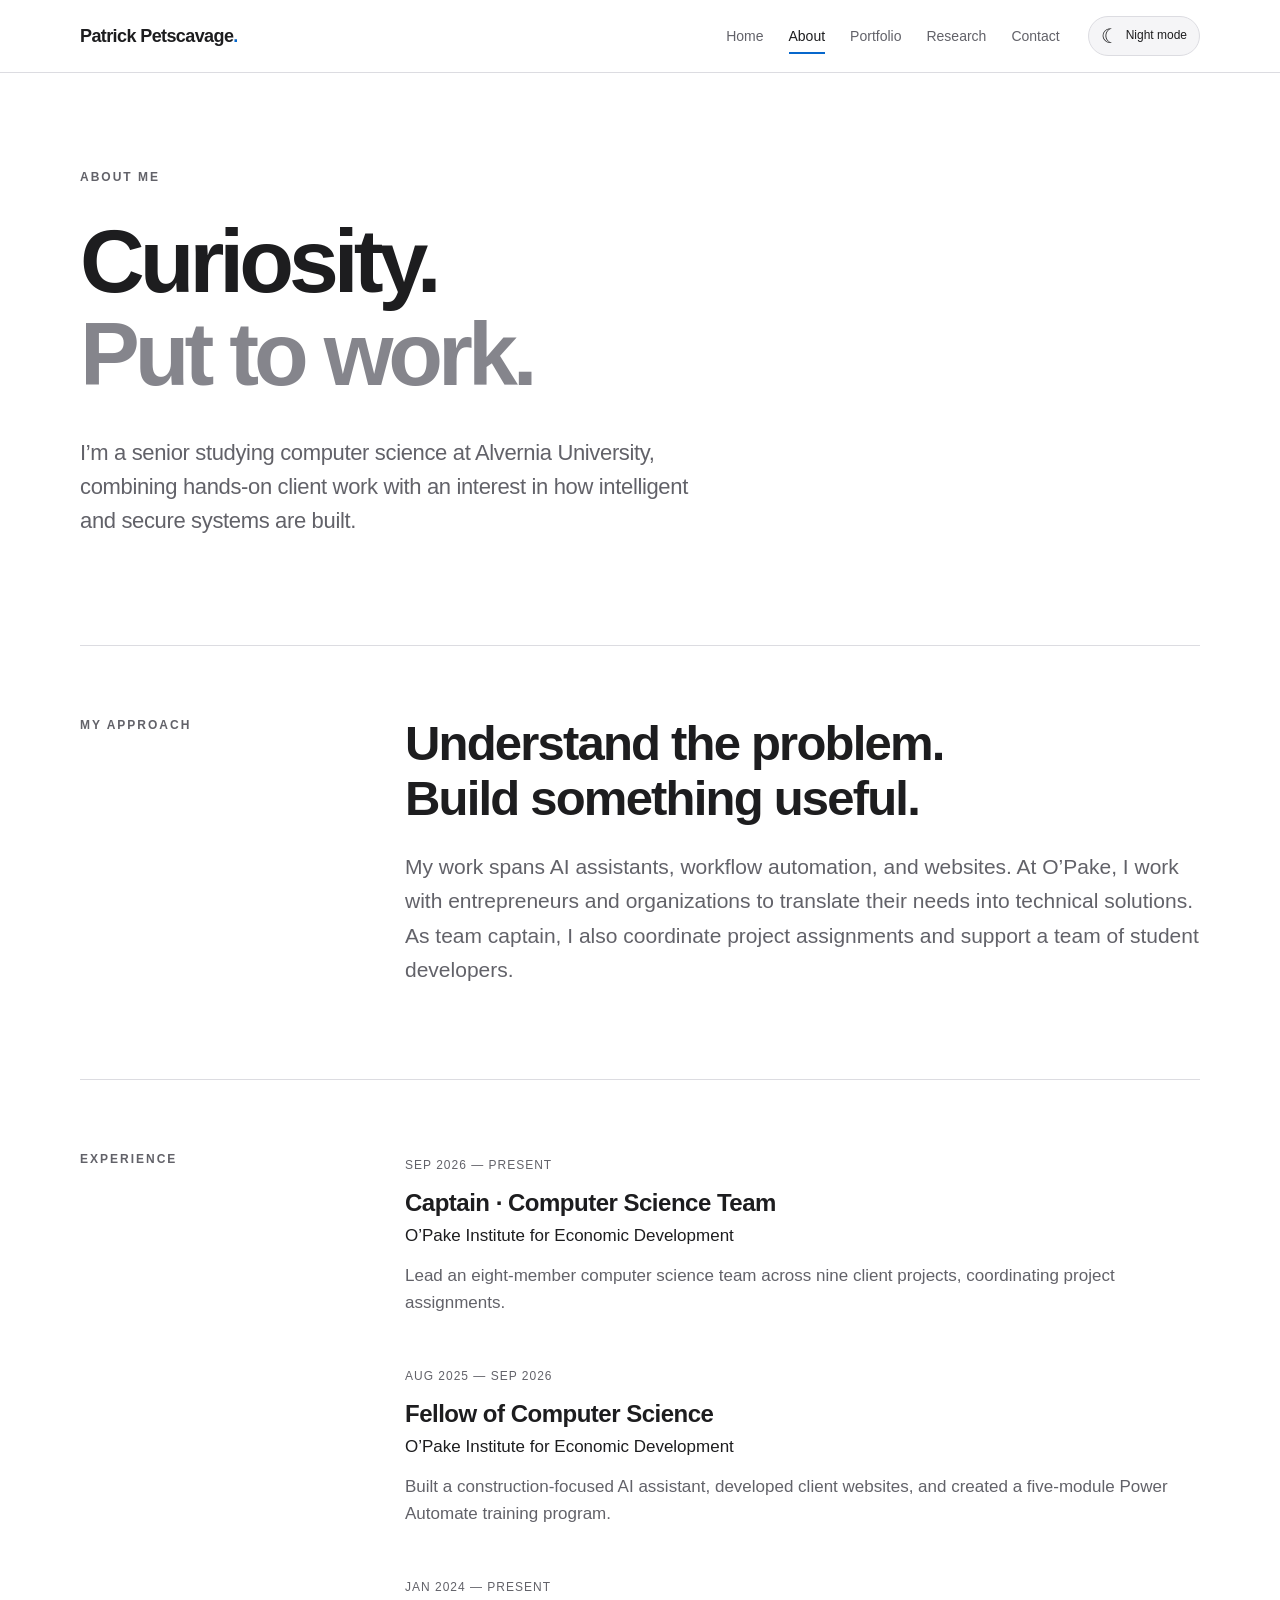
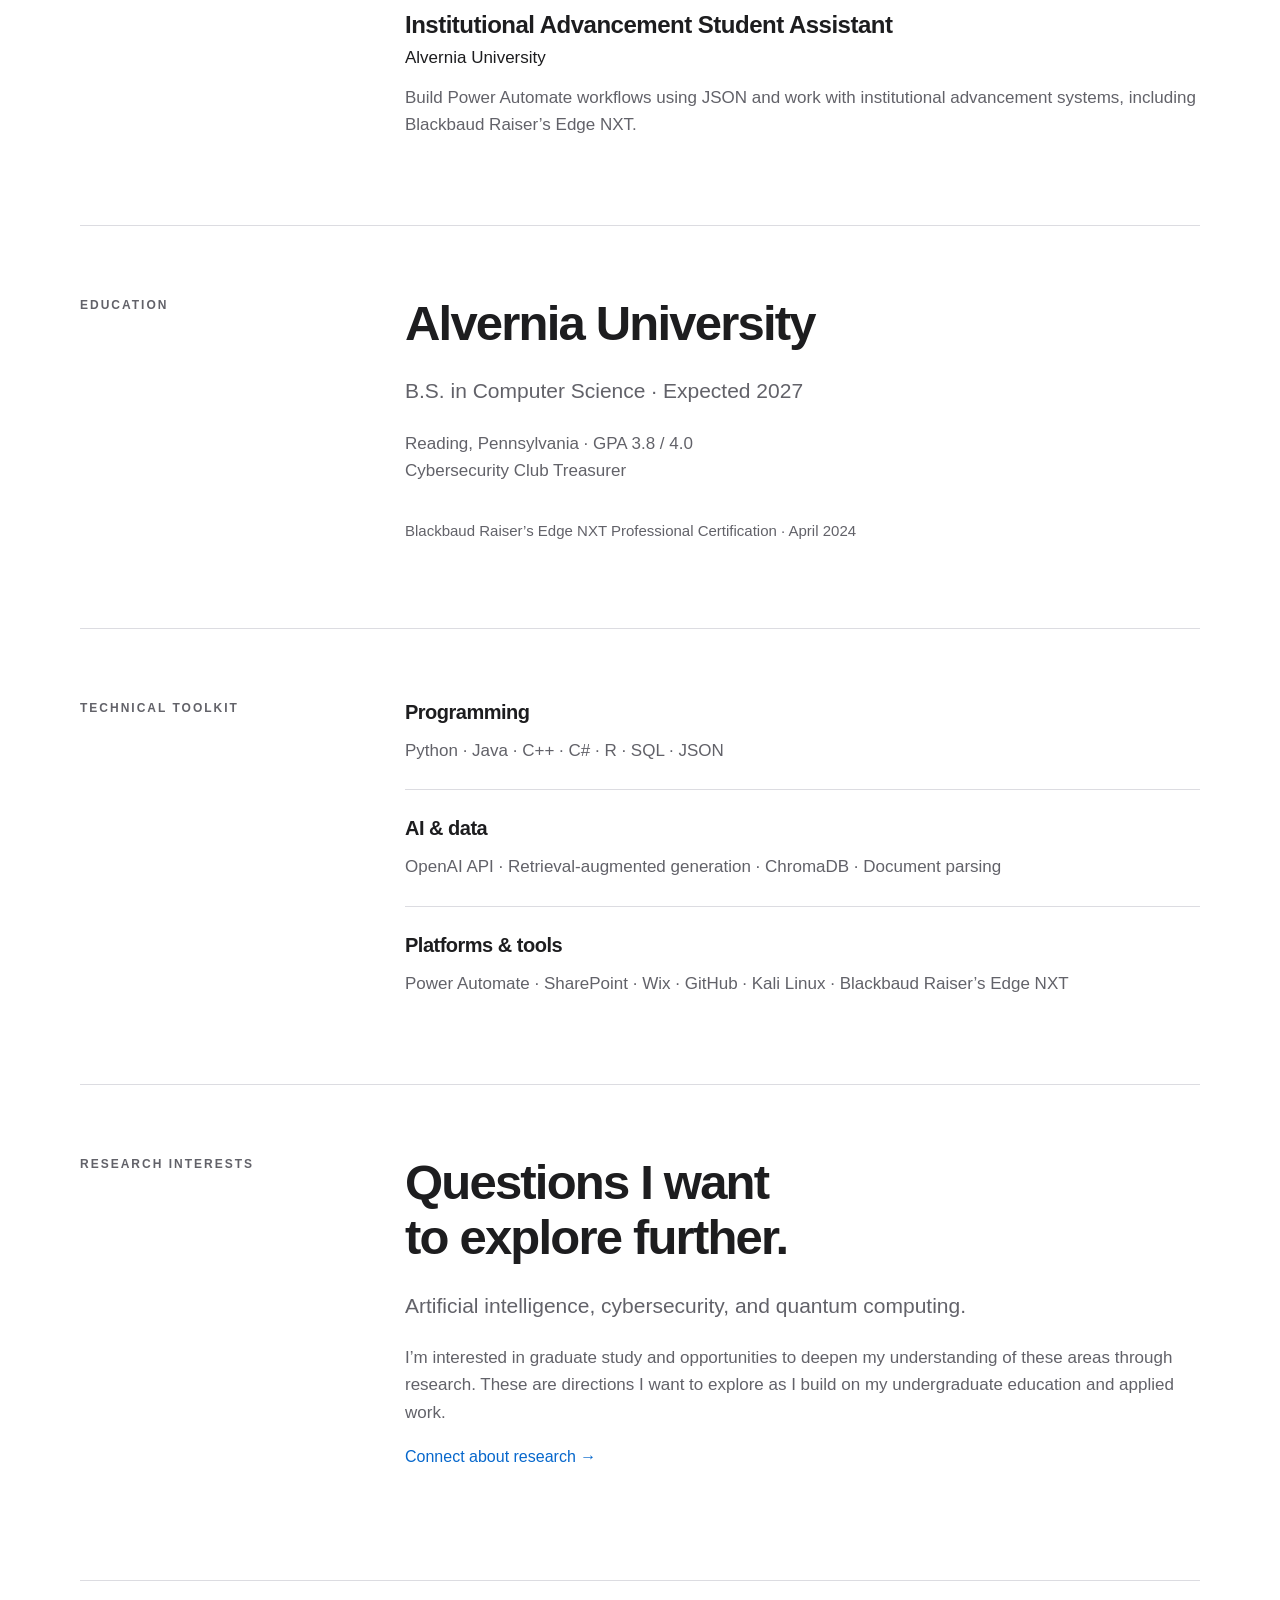
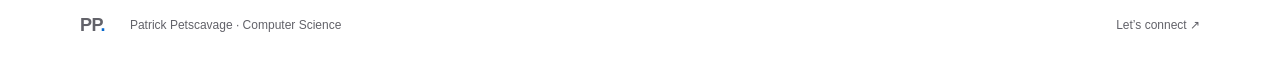
==== about.html @ 2e225519 "Add files via upload Add portfolio files" ====
<!doctype html><html lang="en"><head><meta charset="utf-8"><meta name="viewport" content="width=device-width,initial-scale=1"><meta name="description" content="Patrick Petscavage — computer science student and team captain building AI tools, workflow automations, and websites."><title>About · Patrick Petscavage</title><link rel="icon" href="favicon.svg" type="image/svg+xml"><script src="theme.js"></script><link rel="stylesheet" href="styles.css"><script defer src="script.js"></script></head><body><canvas id="matrix" aria-hidden="true"></canvas><a class="skip" href="#main">Skip to content</a><header><nav class="nav wrap" aria-label="Main navigation"><a class="brand" href="index.html">Patrick Petscavage<span class="brand-dot">.</span></a><button class="menu" aria-expanded="false" aria-controls="navlinks">Menu <span>+</span></button><div id="navlinks"><a href="index.html" >Home</a><a href="about.html" aria-current="page">About</a><a href="portfolio.html" >Portfolio</a><a href="research.html">Research</a><a href="contact.html" >Contact</a></div><button class="theme-toggle" type="button" aria-label="Night mode" aria-pressed="false"><span aria-hidden="true">☾</span><span class="theme-label">Night mode</span></button></nav></header><main id="main"><section class="page-hero wrap"><p class="eyebrow">ABOUT ME</p><h1>Curiosity.<br><span class="soft">Put to work.</span></h1><p class="intro">I’m a senior studying computer science at Alvernia University, combining hands-on client work with an interest in how intelligent and secure systems are built.</p></section><section class="wrap split reveal"><p class="eyebrow">MY APPROACH</p><div><h2>Understand the problem.<br>Build something useful.</h2><p class="body-large">My work spans AI assistants, workflow automation, and websites. At O’Pake, I work with entrepreneurs and organizations to translate their needs into technical solutions. As team captain, I also coordinate project assignments and support a team of student developers.</p></div></section><section id="experience" class="wrap split reveal"><p class="eyebrow">EXPERIENCE</p><div class="timeline"><article><span class="date">SEP 2026 — PRESENT</span><h3>Captain · Computer Science Team</h3><p class="org">O’Pake Institute for Economic Development</p><p>Lead an eight-member computer science team across nine client projects, coordinating project assignments.</p></article><article><span class="date">AUG 2025 — SEP 2026</span><h3>Fellow of Computer Science</h3><p class="org">O’Pake Institute for Economic Development</p><p>Built a construction-focused AI assistant, developed client websites, and created a five-module Power Automate training program.</p></article><article><span class="date">JAN 2024 — PRESENT</span><h3>Institutional Advancement Student Assistant</h3><p class="org">Alvernia University</p><p>Build Power Automate workflows using JSON and work with institutional advancement systems, including Blackbaud Raiser’s Edge NXT.</p></article></div></section><section class="wrap split reveal"><p class="eyebrow">EDUCATION</p><div><h2>Alvernia University</h2><p class="body-large">B.S. in Computer Science · Expected 2027</p><p>Reading, Pennsylvania · GPA 3.8 / 4.0<br>Cybersecurity Club Treasurer</p><p class="credential">Blackbaud Raiser’s Edge NXT Professional Certification · April 2024</p></div></section><section class="wrap split reveal"><p class="eyebrow">TECHNICAL TOOLKIT</p><div class="skill-list"><div><h3>Programming</h3><p>Python · Java · C++ · C# · R · SQL · JSON</p></div><div><h3>AI & data</h3><p>OpenAI API · Retrieval-augmented generation · ChromaDB · Document parsing</p></div><div><h3>Platforms & tools</h3><p>Power Automate · SharePoint · Wix · GitHub · Kali Linux · Blackbaud Raiser’s Edge NXT</p></div></div></section><section class="wrap split reveal"><p class="eyebrow">RESEARCH INTERESTS</p><div><h2>Questions I want<br>to explore further.</h2><p class="body-large">Artificial intelligence, cybersecurity, and quantum computing.</p><p>I’m interested in graduate study and opportunities to deepen my understanding of these areas through research. These are directions I want to explore as I build on my undergraduate education and applied work.</p><a class="text-link" href="contact.html">Connect about research →</a></div></section></main><footer class="wrap"><a class="brand" href="index.html">PP<span class="brand-dot">.</span></a><span>Patrick Petscavage · Computer Science</span><a href="contact.html">Let’s connect ↗</a></footer></body></html>
---- styles.css ----
:root{--ink:#1d1d1f;--muted:#626269;--blue:#0667cc;--line:#dcdce1;--soft:#f5f5f7}*{box-sizing:border-box}html{scroll-behavior:smooth;scroll-padding-top:100px}body{margin:0;background:#fff;color:var(--ink);font-family:-apple-system,BlinkMacSystemFont,"Helvetica Neue",Arial,sans-serif;-webkit-font-smoothing:antialiased;font-size:17px;line-height:1.6}a{color:inherit;text-decoration:none}a,button{touch-action:manipulation}button{font:inherit}a:focus-visible,button:focus-visible{outline:3px solid var(--blue);outline-offset:6px;border-radius:4px}::selection{background:#cce2ff}.wrap{width:min(1120px,calc(100% - 80px));margin:auto}#matrix{position:fixed;inset:0;width:100%;height:100%;pointer-events:none;z-index:0}header,main,footer{position:relative;z-index:1}header{position:sticky;top:0;z-index:10;background:rgba(255,255,255,.82);backdrop-filter:blur(22px);border-bottom:1px solid rgba(0,0,0,.07)}.nav{height:80px;display:flex;align-items:center;justify-content:space-between;transition:height .3s}.scrolled .nav{height:64px}.brand{font-size:18px;font-weight:650;letter-spacing:-.6px}.brand-dot{color:var(--blue)}#navlinks{display:flex;gap:35px;align-items:center}#navlinks a{font-size:14px;color:var(--muted);position:relative;padding:12px 0}#navlinks a:hover,#navlinks a[aria-current]{color:var(--ink)}#navlinks a[aria-current]:after{content:'';position:absolute;height:2px;background:var(--blue);bottom:5px;left:0;right:0}.menu{display:none}.skip{position:fixed;top:-100px;left:20px;z-index:30;background:white;padding:10px}.skip:focus{top:10px}.hero{padding-top:104px}.eyebrow{font-size:12px;letter-spacing:2px;font-weight:650;margin:0 0 28px;color:var(--muted)}h1,h2,h3,p{margin-top:0}h1{font-size:clamp(56px,7.7vw,100px);line-height:1.04;letter-spacing:-5px;font-weight:650;margin-bottom:34px}.soft{color:#85858c}.intro{max-width:645px;font-size:22px;line-height:1.55;letter-spacing:-.35px;color:#626269;margin-bottom:32px}.actions{display:flex;align-items:center;gap:30px}.button{background:var(--blue);color:#fff;display:inline-flex;align-items:center;gap:25px;padding:13px 24px;border-radius:30px;font-size:16px;transition:background .2s,transform .2s}.button:hover{background:#0055ac;transform:translateY(-2px)}.text-link{color:var(--blue);font-size:16px}.text-link:hover{text-decoration:underline;text-underline-offset:5px}.hero-base{display:flex;justify-content:space-between;border-bottom:1px solid var(--line);padding:72px 0 30px;margin-top:10px;color:var(--muted);font-size:14px}.hero-base span:last-child{font-size:11px;letter-spacing:1.8px}.leadership{display:grid;grid-template-columns:1fr 2fr 1fr;gap:45px;padding:90px 0}.leadership .eyebrow{padding-top:10px}h2{font-size:clamp(32px,4vw,49px);font-weight:600;line-height:1.13;letter-spacing:-1.8px;margin-bottom:23px}p{color:var(--muted)}.numbers{display:flex;gap:35px;padding-top:5px}.numbers strong{font-size:64px;line-height:1.1;font-weight:500;display:block;letter-spacing:-3px}.numbers span{display:block;font-size:12px;white-space:nowrap;color:var(--muted);margin-top:10px}.work-section{padding:55px 0}.section-heading{display:flex;justify-content:space-between;align-items:end;margin-bottom:40px}.section-heading h2{margin:0}.feature{border-radius:22px;background:rgba(245,245,247,.88);display:grid;grid-template-columns:1fr 1fr;gap:40px;padding:65px 55px;transition:box-shadow .3s}.feature:hover{box-shadow:0 12px 40px #00000008}.tag,.diagram-label{font-size:11px;letter-spacing:1.6px;color:var(--muted)}.feature h3{font-size:38px;line-height:1.1;letter-spacing:-1.3px;margin:20px 0}.feature p{max-width:360px}.diagram{padding:28px;background:#fff;border:1px solid #e6e6eb;border-radius:16px;box-shadow:0 18px 35px #00000007}.diagram-label{display:block;margin-bottom:22px}.diagram-row{font-family:monospace;color:#7b7b84;font-size:13px;display:flex;flex-wrap:wrap;gap:12px}.diagram-row b{color:var(--ink);font-family:-apple-system,BlinkMacSystemFont,sans-serif;font-size:17px;font-weight:500}.diagram-row span{margin-left:29px;width:100%;font-size:11px}.connector{margin:6px 0 6px 32px;color:#b0b0b7}.work-links{display:grid;grid-template-columns:1fr 1fr;gap:60px;margin-top:55px}.work-links a{border-top:1px solid var(--line);padding:25px 0}.work-links span{font-size:11px;letter-spacing:1.5px;color:var(--muted)}.work-links h3{font-size:32px;letter-spacing:-1px;line-height:1.2;margin:24px 0 15px}.work-links b{font-size:15px;color:var(--blue);font-weight:400}.closing{padding:95px 0 110px}.closing h2{font-size:clamp(42px,5vw,65px);margin-bottom:30px}footer{border-top:1px solid var(--line);padding:30px 0;display:flex;align-items:center;gap:25px;font-size:12px;color:var(--muted)}footer>a:last-child{margin-left:auto}.page-hero{padding:100px 0 75px;border-bottom:1px solid var(--line)}.page-hero h1{font-size:clamp(56px,7vw,90px)}.split{padding:70px 0;border-bottom:1px solid var(--line);display:grid;grid-template-columns:1fr 3fr;gap:60px}.split:last-child{border:0;padding-bottom:110px}.body-large{font-size:21px;line-height:1.65}.timeline article+article{margin-top:45px}.date{font-size:12px;letter-spacing:1px;color:var(--muted)}h3{font-size:24px;line-height:1.3;letter-spacing:-.5px;margin-bottom:12px}.timeline h3{margin:10px 0 4px}.org{color:var(--ink);margin-bottom:12px}.credential{font-size:15px;padding-top:18px}.skill-list>div+div{border-top:1px solid var(--line);padding-top:25px;margin-top:25px}.skill-list h3{font-size:20px}.jump-links{display:flex;gap:28px;margin-top:40px;font-size:14px;color:var(--blue);flex-wrap:wrap}.case{padding:75px 0;border-bottom:1px solid var(--line)}.case-top{display:flex;align-items:center;justify-content:space-between;gap:20px;margin-bottom:30px}.case-top .eyebrow{margin:0}.status{font-size:12px;border:1px solid var(--line);padding:6px 12px;border-radius:20px;color:var(--muted)}.case h2{font-size:clamp(36px,5vw,60px)}.case-lead{font-size:23px;margin-bottom:40px}.case-grid{display:grid;grid-template-columns:1.6fr 1fr;gap:100px}.case-grid h3{font-size:19px;margin-top:28px}.case-grid h3:first-child{margin-top:0}.tech-panel{background:rgba(245,245,247,.9);border-radius:18px;padding:30px;align-self:start}.tech-panel ul{list-style:none;margin:0;padding:0}.tech-panel li{padding:12px 0;border-bottom:1px solid var(--line);font-size:16px}.tech-panel li:last-child{border:0}.small{font-size:14px;margin-top:25px}.contact-hero{min-height:calc(100vh - 160px);border:0}.contact-hero h1{font-size:clamp(50px,6.7vw,84px)}.contact-links{max-width:840px;margin:55px 0 35px}.contact-links>a{display:flex;align-items:center;justify-content:space-between;border-top:1px solid var(--line);padding:25px 0;gap:20px}.contact-links>a:last-child{border-bottom:1px solid var(--line)}.contact-links small{display:block;font-size:11px;letter-spacing:1.6px;color:var(--muted);margin-bottom:7px}.contact-links strong{font-size:clamp(19px,3vw,31px);font-weight:500;letter-spacing:-.5px;overflow-wrap:anywhere}.contact-links b{font-size:28px;color:var(--blue);font-weight:400}.contact-links a:hover strong{color:var(--blue)}.contact-note{display:flex;gap:30px;font-size:13px;color:var(--muted)}.js-motion .reveal{opacity:0;transform:translateY(20px);transition:opacity .7s,transform .7s}.js-motion .reveal.visible{opacity:1;transform:none}@media(min-width:1500px){.hero{padding-top:135px}.hero-base{padding-top:100px}}@media(max-width:900px){.wrap{width:calc(100% - 48px)}h1{letter-spacing:-3px}.leadership{grid-template-columns:1fr 2fr}.numbers{grid-column:2}.feature{padding:35px;gap:25px}.feature h3{font-size:30px}.case-grid{gap:40px}.split{gap:30px}.contact-hero h1{letter-spacing:-3px}}@media(max-width:600px){.wrap{width:calc(100% - 40px)}.nav{height:68px}.brand{font-size:16px}.menu{display:flex;gap:12px;border:0;background:none;padding:12px 0;font-size:14px}#navlinks{display:none;position:absolute;top:100%;left:0;right:0;background:#fff;padding:20px;box-shadow:0 16px 20px #0000000a;flex-direction:column;align-items:stretch;gap:8px}#navlinks.open{display:flex}.hero,.page-hero{padding-top:65px}.hero h1{font-size:55px;letter-spacing:-2.8px}.intro{font-size:19px}.eyebrow{font-size:10px;letter-spacing:1.6px}.actions{gap:22px}.button,.text-link{font-size:14px}.hero-base{padding-top:58px;gap:20px;font-size:12px}.hero-base span:last-child{display:none}.leadership{display:block;padding:55px 0}.numbers{margin-top:35px;gap:60px}.numbers strong{font-size:55px}.section-heading{display:block}.section-heading>.text-link{display:inline-block;margin-top:20px}.feature{grid-template-columns:1fr;padding:28px;gap:30px}.diagram{padding:23px}.work-links{grid-template-columns:1fr;gap:20px;margin-top:35px}.closing{padding:65px 0 80px}footer{flex-wrap:wrap;gap:14px}footer span{font-size:11px}footer>a:last-child{margin-left:0;width:100%}.split{display:block;padding:50px 0}.split>.eyebrow{margin-bottom:25px}.body-large{font-size:19px}.page-hero{padding-bottom:50px}.page-hero h1{font-size:54px;letter-spacing:-2.7px}.case-top{align-items:start;flex-direction:column;gap:12px}.case{padding:50px 0}.case-grid{grid-template-columns:1fr;gap:25px}.case-lead{font-size:20px}.contact-hero h1{font-size:49px}.contact-note{flex-direction:column;gap:4px}.contact-links{margin-top:40px}.jump-links{gap:18px}.work-section{padding-top:20px}}@media(prefers-reduced-motion:reduce){html{scroll-behavior:auto}*,*:before,*:after{transition:none!important;animation:none!important}.js-motion .reveal{opacity:1;transform:none}#matrix{display:none}}
/* Appearance and refined editorial layout */
:root{color-scheme:light;--page:#fff;--panel:#f5f5f7;--glass:rgba(255,255,255,.84);--secondary:#85858c}html[data-theme=dark]{color-scheme:dark;--page:#09090b;--ink:#f5f5f7;--muted:#aaaab3;--blue:#66afff;--line:#343438;--soft:#161618;--panel:#19191d;--glass:rgba(16,16,18,.86);--secondary:#96969f}body{background:var(--page);transition:background-color .25s,color .25s}header{background:var(--glass);border-color:var(--line)}.nav{gap:28px;height:72px}#navlinks{margin-left:auto;gap:25px}.theme-toggle{display:inline-flex;align-items:center;justify-content:center;gap:7px;min-height:40px;padding:8px 12px;border:1px solid var(--line);border-radius:24px;background:var(--panel);color:var(--ink);cursor:pointer;font-size:12px;white-space:nowrap}.theme-toggle:hover{border-color:var(--muted)}.theme-toggle>[aria-hidden]{font-size:20px;line-height:1}.hero{text-align:center;padding-top:112px}.hero h1{font-size:clamp(50px,6.3vw,82px);letter-spacing:-3.9px;line-height:1.08}.hero .intro{margin-left:auto;margin-right:auto;max-width:700px}.hero .actions{justify-content:center}.soft{color:var(--secondary)}.intro{color:var(--muted)}.hero-base{text-align:left;padding-top:82px}.feature,.tech-panel{background:var(--panel)}.feature{border-radius:30px;padding:65px}.diagram{background:var(--page);border-color:var(--line)}.diagram-row{color:var(--muted)}.diagram-row b{color:var(--ink)}.research-feature{text-align:center;background:var(--panel);border-radius:30px;padding:85px 35px;margin-top:45px}.research-feature h2{font-size:clamp(38px,4.8vw,60px)}.research-feature p:not(.eyebrow){max-width:550px;margin-left:auto;margin-right:auto;font-size:20px}.research-hero{text-align:center}.research-hero h1{font-size:clamp(48px,6.5vw,78px);letter-spacing:-3.5px}.research-hero .intro{margin-left:auto;margin-right:auto}.research-hero .jump-links{justify-content:center}.button{background:#0667cc;color:#fff}.button:hover{background:#0055ac}.skip{background:var(--page);color:var(--ink)}.eyebrow,.tag,.diagram-label,.hero-base span:last-child,.work-links span,.diagram-row span,.contact-links small{font-size:12px}.diagram-row span{line-height:1.6}html[data-theme=dark] .feature:hover{box-shadow:0 14px 48px #0005}html[data-theme=dark] .diagram{box-shadow:0 18px 35px #0003}.closing{text-align:center}.page-hero{padding-top:95px}.work-section{padding-top:65px}
@media(max-width:1000px){.nav{gap:18px}#navlinks{gap:18px}.theme-label{display:none}.theme-toggle{min-width:40px}.hero h1{letter-spacing:-2.8px}}@media(max-width:700px){.wrap{width:calc(100% - 40px)}.nav{gap:15px}.menu{display:flex;gap:10px;border:0;background:none;color:var(--ink);padding:12px 0;font-size:14px;margin-left:auto}#navlinks{display:none;position:absolute;top:100%;left:0;right:0;background:var(--page);padding:20px;box-shadow:0 16px 20px #0001;flex-direction:column;align-items:stretch;gap:8px}#navlinks.open{display:flex}.theme-toggle{order:3}.hero{padding-top:70px}.hero h1{font-size:clamp(43px,8vw,58px);letter-spacing:-2px}.hero .intro{font-size:19px}.hero-base{padding-top:60px}.feature{padding:30px;grid-template-columns:1fr}.research-feature{padding:60px 25px}.research-hero h1{letter-spacing:-2px}.contact-hero h1{overflow-wrap:normal}.eyebrow{font-size:12px;letter-spacing:1px}.hero .actions{flex-wrap:wrap}.research-feature p:not(.eyebrow){font-size:18px}}@media(prefers-reduced-motion:reduce){body{transition:none}}
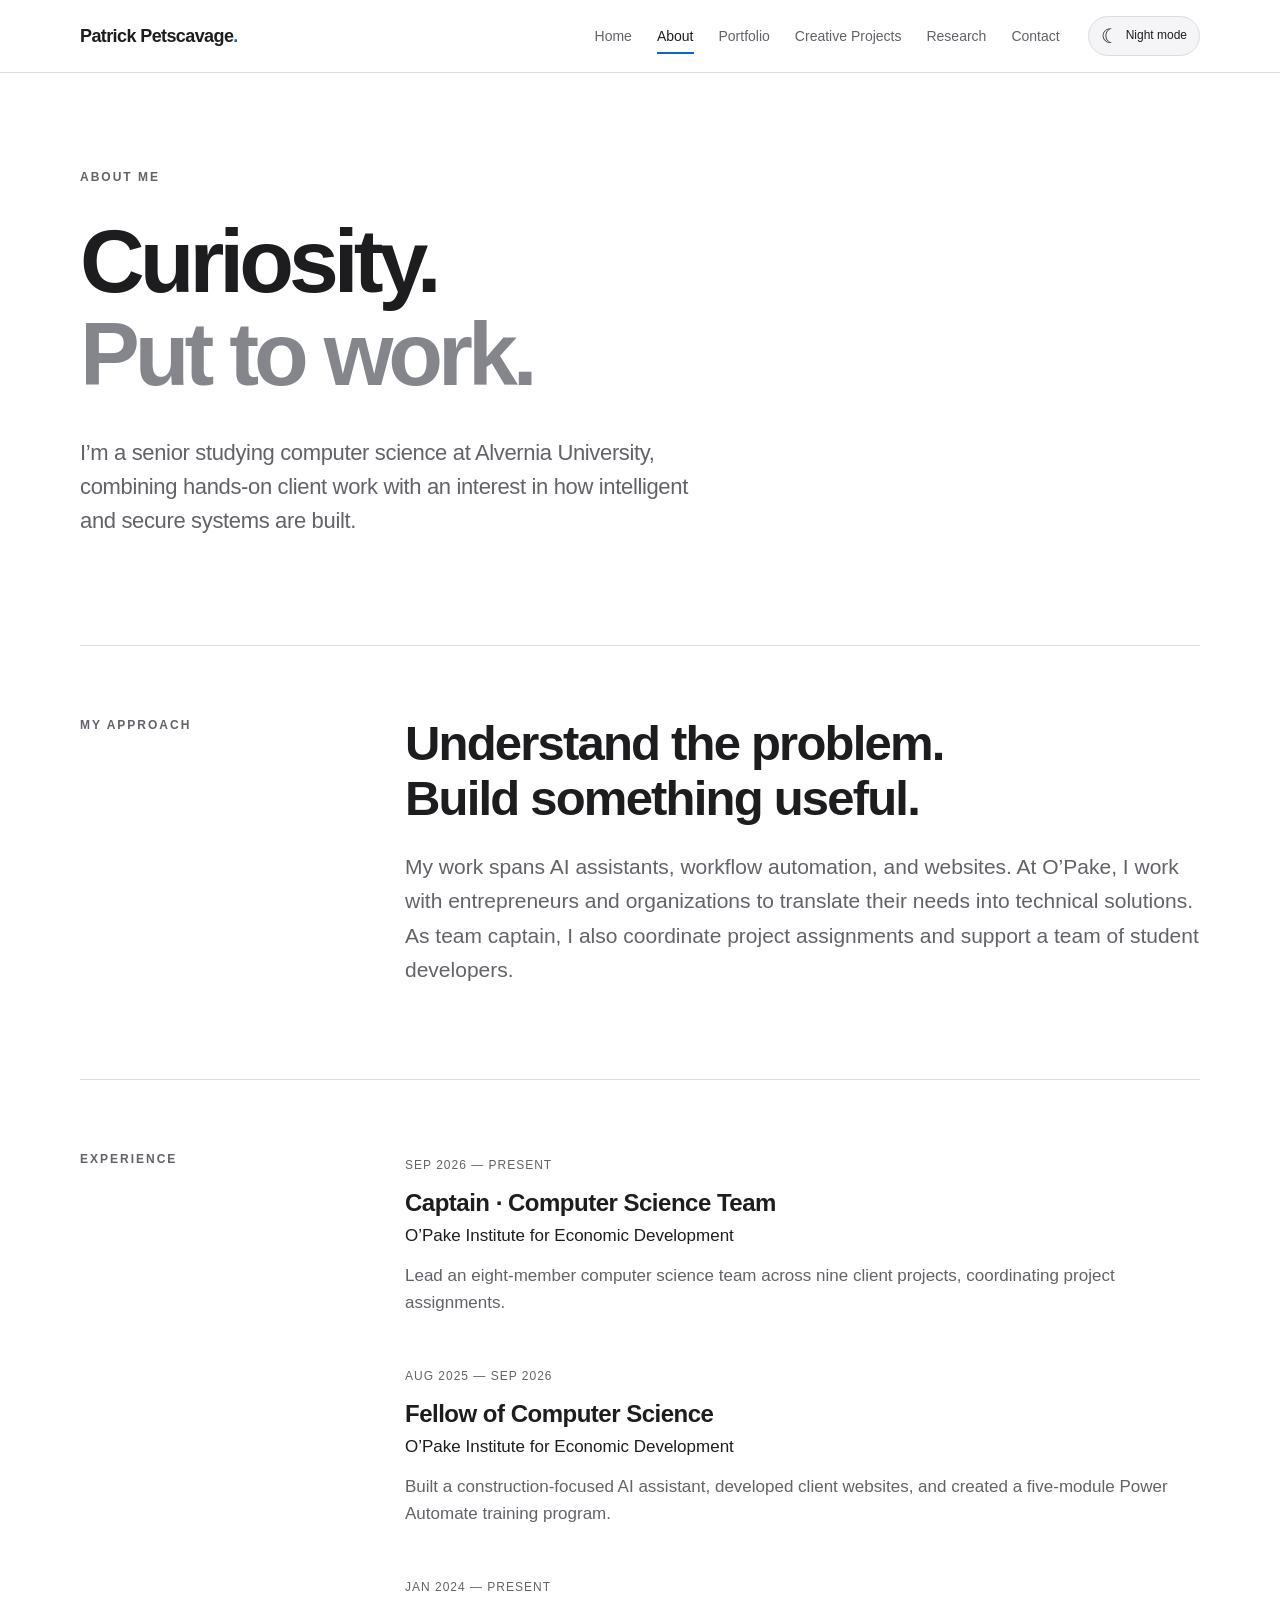
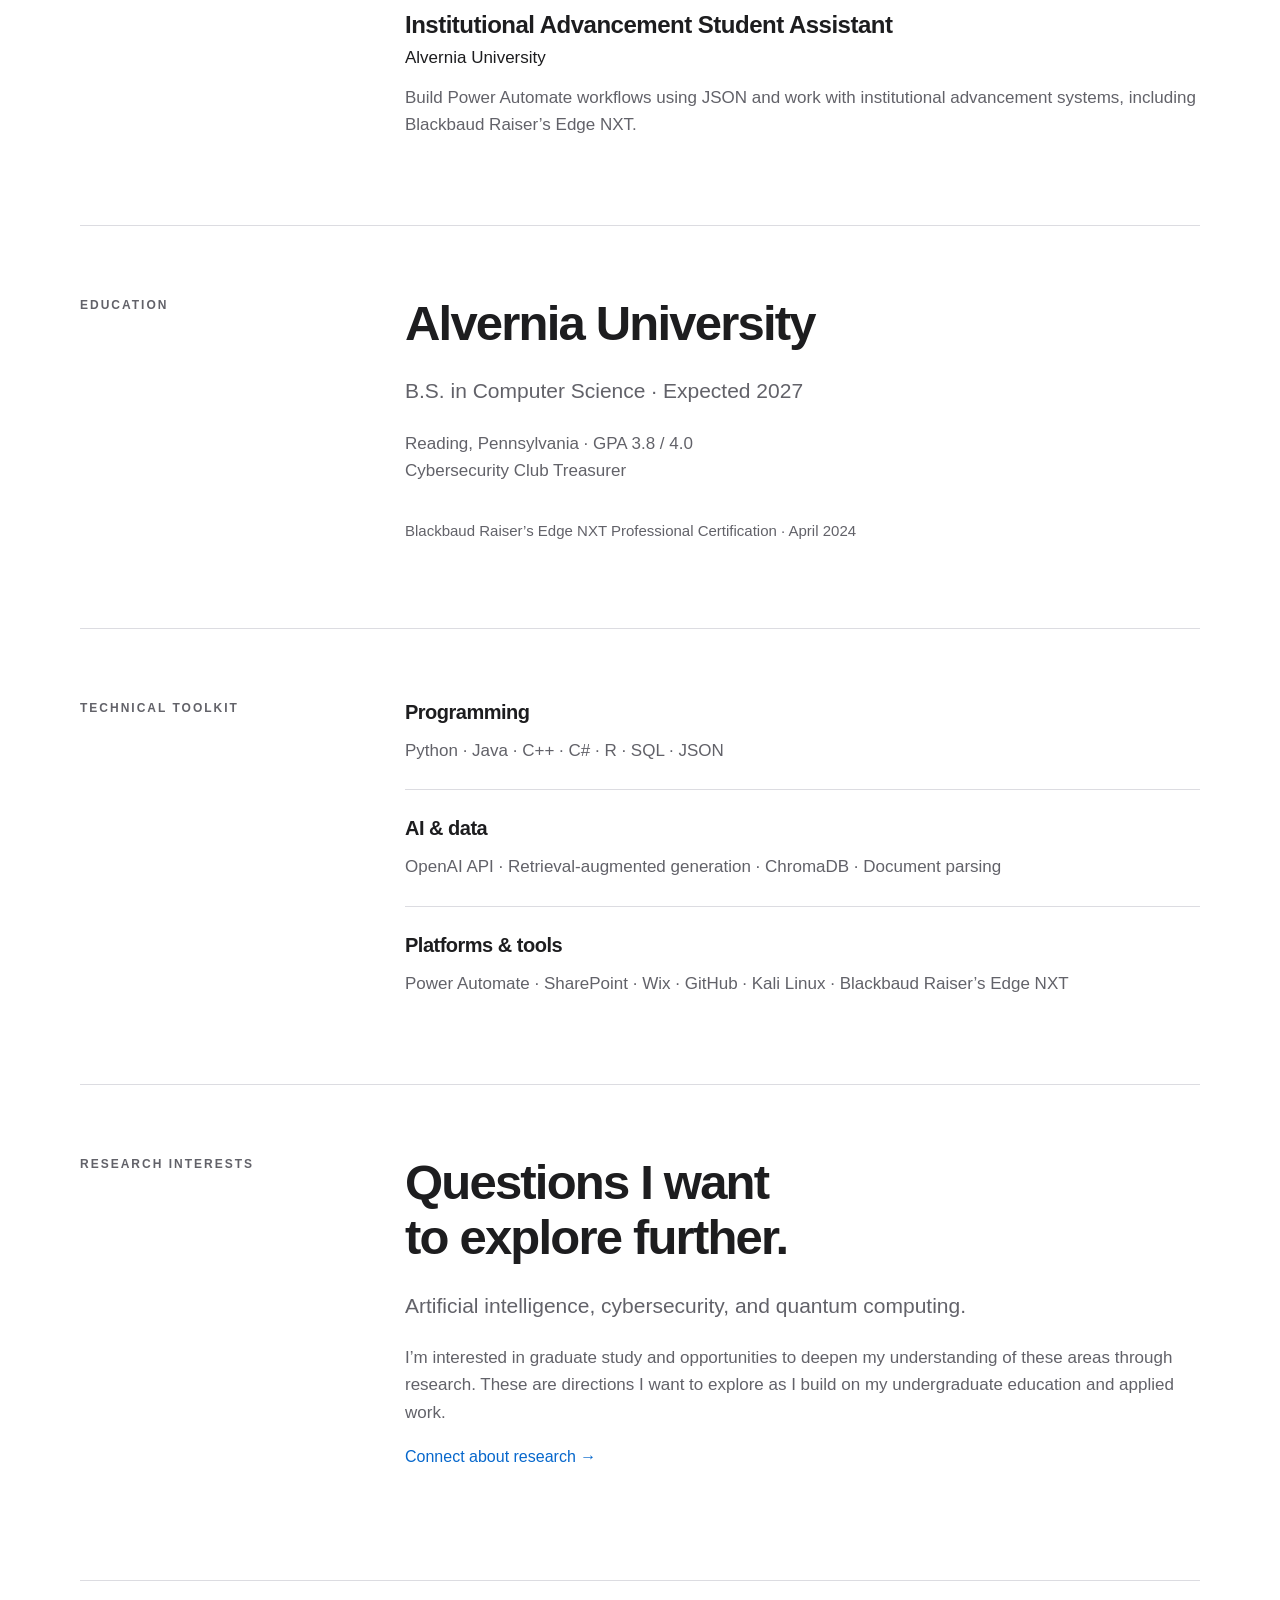
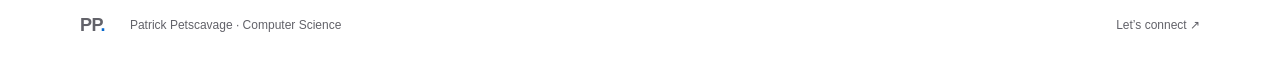
==== commit f82272c9: "Added AI page" ====
--- a/about.html
+++ b/about.html
@@ -1 +1 @@
-<!doctype html><html lang="en"><head><meta charset="utf-8"><meta name="viewport" content="width=device-width,initial-scale=1"><meta name="description" content="Patrick Petscavage — computer science student and team captain building AI tools, workflow automations, and websites."><title>About · Patrick Petscavage</title><link rel="icon" href="favicon.svg" type="image/svg+xml"><script src="theme.js"></script><link rel="stylesheet" href="styles.css"><script defer src="script.js"></script></head><body><canvas id="matrix" aria-hidden="true"></canvas><a class="skip" href="#main">Skip to content</a><header><nav class="nav wrap" aria-label="Main navigation"><a class="brand" href="index.html">Patrick Petscavage<span class="brand-dot">.</span></a><button class="menu" aria-expanded="false" aria-controls="navlinks">Menu <span>+</span></button><div id="navlinks"><a href="index.html" >Home</a><a href="about.html" aria-current="page">About</a><a href="portfolio.html" >Portfolio</a><a href="research.html">Research</a><a href="contact.html" >Contact</a></div><button class="theme-toggle" type="button" aria-label="Night mode" aria-pressed="false"><span aria-hidden="true">☾</span><span class="theme-label">Night mode</span></button></nav></header><main id="main"><section class="page-hero wrap"><p class="eyebrow">ABOUT ME</p><h1>Curiosity.<br><span class="soft">Put to work.</span></h1><p class="intro">I’m a senior studying computer science at Alvernia University, combining hands-on client work with an interest in how intelligent and secure systems are built.</p></section><section class="wrap split reveal"><p class="eyebrow">MY APPROACH</p><div><h2>Understand the problem.<br>Build something useful.</h2><p class="body-large">My work spans AI assistants, workflow automation, and websites. At O’Pake, I work with entrepreneurs and organizations to translate their needs into technical solutions. As team captain, I also coordinate project assignments and support a team of student developers.</p></div></section><section id="experience" class="wrap split reveal"><p class="eyebrow">EXPERIENCE</p><div class="timeline"><article><span class="date">SEP 2026 — PRESENT</span><h3>Captain · Computer Science Team</h3><p class="org">O’Pake Institute for Economic Development</p><p>Lead an eight-member computer science team across nine client projects, coordinating project assignments.</p></article><article><span class="date">AUG 2025 — SEP 2026</span><h3>Fellow of Computer Science</h3><p class="org">O’Pake Institute for Economic Development</p><p>Built a construction-focused AI assistant, developed client websites, and created a five-module Power Automate training program.</p></article><article><span class="date">JAN 2024 — PRESENT</span><h3>Institutional Advancement Student Assistant</h3><p class="org">Alvernia University</p><p>Build Power Automate workflows using JSON and work with institutional advancement systems, including Blackbaud Raiser’s Edge NXT.</p></article></div></section><section class="wrap split reveal"><p class="eyebrow">EDUCATION</p><div><h2>Alvernia University</h2><p class="body-large">B.S. in Computer Science · Expected 2027</p><p>Reading, Pennsylvania · GPA 3.8 / 4.0<br>Cybersecurity Club Treasurer</p><p class="credential">Blackbaud Raiser’s Edge NXT Professional Certification · April 2024</p></div></section><section class="wrap split reveal"><p class="eyebrow">TECHNICAL TOOLKIT</p><div class="skill-list"><div><h3>Programming</h3><p>Python · Java · C++ · C# · R · SQL · JSON</p></div><div><h3>AI & data</h3><p>OpenAI API · Retrieval-augmented generation · ChromaDB · Document parsing</p></div><div><h3>Platforms & tools</h3><p>Power Automate · SharePoint · Wix · GitHub · Kali Linux · Blackbaud Raiser’s Edge NXT</p></div></div></section><section class="wrap split reveal"><p class="eyebrow">RESEARCH INTERESTS</p><div><h2>Questions I want<br>to explore further.</h2><p class="body-large">Artificial intelligence, cybersecurity, and quantum computing.</p><p>I’m interested in graduate study and opportunities to deepen my understanding of these areas through research. These are directions I want to explore as I build on my undergraduate education and applied work.</p><a class="text-link" href="contact.html">Connect about research →</a></div></section></main><footer class="wrap"><a class="brand" href="index.html">PP<span class="brand-dot">.</span></a><span>Patrick Petscavage · Computer Science</span><a href="contact.html">Let’s connect ↗</a></footer></body></html>+<!doctype html><html lang="en"><head><meta charset="utf-8"><meta name="viewport" content="width=device-width,initial-scale=1"><meta name="description" content="Patrick Petscavage — computer science student and team captain building AI tools, workflow automations, and websites."><title>About · Patrick Petscavage</title><link rel="icon" href="favicon.svg" type="image/svg+xml"><script src="theme.js"></script><link rel="stylesheet" href="styles.css"><script defer src="script.js"></script></head><body><canvas id="matrix" aria-hidden="true"></canvas><a class="skip" href="#main">Skip to content</a><header><nav class="nav wrap" aria-label="Main navigation"><a class="brand" href="index.html">Patrick Petscavage<span class="brand-dot">.</span></a><button class="menu" aria-expanded="false" aria-controls="navlinks">Menu <span>+</span></button><div id="navlinks"><a href="index.html" >Home</a><a href="about.html" aria-current="page">About</a><a href="portfolio.html" >Portfolio</a><a href="creative-projects.html">Creative Projects</a><a href="research.html">Research</a><a href="contact.html" >Contact</a></div><button class="theme-toggle" type="button" aria-label="Night mode" aria-pressed="false"><span aria-hidden="true">☾</span><span class="theme-label">Night mode</span></button></nav></header><main id="main"><section class="page-hero wrap"><p class="eyebrow">ABOUT ME</p><h1>Curiosity.<br><span class="soft">Put to work.</span></h1><p class="intro">I’m a senior studying computer science at Alvernia University, combining hands-on client work with an interest in how intelligent and secure systems are built.</p></section><section class="wrap split reveal"><p class="eyebrow">MY APPROACH</p><div><h2>Understand the problem.<br>Build something useful.</h2><p class="body-large">My work spans AI assistants, workflow automation, and websites. At O’Pake, I work with entrepreneurs and organizations to translate their needs into technical solutions. As team captain, I also coordinate project assignments and support a team of student developers.</p></div></section><section id="experience" class="wrap split reveal"><p class="eyebrow">EXPERIENCE</p><div class="timeline"><article><span class="date">SEP 2026 — PRESENT</span><h3>Captain · Computer Science Team</h3><p class="org">O’Pake Institute for Economic Development</p><p>Lead an eight-member computer science team across nine client projects, coordinating project assignments.</p></article><article><span class="date">AUG 2025 — SEP 2026</span><h3>Fellow of Computer Science</h3><p class="org">O’Pake Institute for Economic Development</p><p>Built a construction-focused AI assistant, developed client websites, and created a five-module Power Automate training program.</p></article><article><span class="date">JAN 2024 — PRESENT</span><h3>Institutional Advancement Student Assistant</h3><p class="org">Alvernia University</p><p>Build Power Automate workflows using JSON and work with institutional advancement systems, including Blackbaud Raiser’s Edge NXT.</p></article></div></section><section class="wrap split reveal"><p class="eyebrow">EDUCATION</p><div><h2>Alvernia University</h2><p class="body-large">B.S. in Computer Science · Expected 2027</p><p>Reading, Pennsylvania · GPA 3.8 / 4.0<br>Cybersecurity Club Treasurer</p><p class="credential">Blackbaud Raiser’s Edge NXT Professional Certification · April 2024</p></div></section><section class="wrap split reveal"><p class="eyebrow">TECHNICAL TOOLKIT</p><div class="skill-list"><div><h3>Programming</h3><p>Python · Java · C++ · C# · R · SQL · JSON</p></div><div><h3>AI & data</h3><p>OpenAI API · Retrieval-augmented generation · ChromaDB · Document parsing</p></div><div><h3>Platforms & tools</h3><p>Power Automate · SharePoint · Wix · GitHub · Kali Linux · Blackbaud Raiser’s Edge NXT</p></div></div></section><section class="wrap split reveal"><p class="eyebrow">RESEARCH INTERESTS</p><div><h2>Questions I want<br>to explore further.</h2><p class="body-large">Artificial intelligence, cybersecurity, and quantum computing.</p><p>I’m interested in graduate study and opportunities to deepen my understanding of these areas through research. These are directions I want to explore as I build on my undergraduate education and applied work.</p><a class="text-link" href="contact.html">Connect about research →</a></div></section></main><footer class="wrap"><a class="brand" href="index.html">PP<span class="brand-dot">.</span></a><span>Patrick Petscavage · Computer Science</span><a href="contact.html">Let’s connect ↗</a></footer></body></html>
--- a/styles.css
+++ b/styles.css
@@ -2,3 +2,8 @@
 /* Appearance and refined editorial layout */
 :root{color-scheme:light;--page:#fff;--panel:#f5f5f7;--glass:rgba(255,255,255,.84);--secondary:#85858c}html[data-theme=dark]{color-scheme:dark;--page:#09090b;--ink:#f5f5f7;--muted:#aaaab3;--blue:#66afff;--line:#343438;--soft:#161618;--panel:#19191d;--glass:rgba(16,16,18,.86);--secondary:#96969f}body{background:var(--page);transition:background-color .25s,color .25s}header{background:var(--glass);border-color:var(--line)}.nav{gap:28px;height:72px}#navlinks{margin-left:auto;gap:25px}.theme-toggle{display:inline-flex;align-items:center;justify-content:center;gap:7px;min-height:40px;padding:8px 12px;border:1px solid var(--line);border-radius:24px;background:var(--panel);color:var(--ink);cursor:pointer;font-size:12px;white-space:nowrap}.theme-toggle:hover{border-color:var(--muted)}.theme-toggle>[aria-hidden]{font-size:20px;line-height:1}.hero{text-align:center;padding-top:112px}.hero h1{font-size:clamp(50px,6.3vw,82px);letter-spacing:-3.9px;line-height:1.08}.hero .intro{margin-left:auto;margin-right:auto;max-width:700px}.hero .actions{justify-content:center}.soft{color:var(--secondary)}.intro{color:var(--muted)}.hero-base{text-align:left;padding-top:82px}.feature,.tech-panel{background:var(--panel)}.feature{border-radius:30px;padding:65px}.diagram{background:var(--page);border-color:var(--line)}.diagram-row{color:var(--muted)}.diagram-row b{color:var(--ink)}.research-feature{text-align:center;background:var(--panel);border-radius:30px;padding:85px 35px;margin-top:45px}.research-feature h2{font-size:clamp(38px,4.8vw,60px)}.research-feature p:not(.eyebrow){max-width:550px;margin-left:auto;margin-right:auto;font-size:20px}.research-hero{text-align:center}.research-hero h1{font-size:clamp(48px,6.5vw,78px);letter-spacing:-3.5px}.research-hero .intro{margin-left:auto;margin-right:auto}.research-hero .jump-links{justify-content:center}.button{background:#0667cc;color:#fff}.button:hover{background:#0055ac}.skip{background:var(--page);color:var(--ink)}.eyebrow,.tag,.diagram-label,.hero-base span:last-child,.work-links span,.diagram-row span,.contact-links small{font-size:12px}.diagram-row span{line-height:1.6}html[data-theme=dark] .feature:hover{box-shadow:0 14px 48px #0005}html[data-theme=dark] .diagram{box-shadow:0 18px 35px #0003}.closing{text-align:center}.page-hero{padding-top:95px}.work-section{padding-top:65px}
 @media(max-width:1000px){.nav{gap:18px}#navlinks{gap:18px}.theme-label{display:none}.theme-toggle{min-width:40px}.hero h1{letter-spacing:-2.8px}}@media(max-width:700px){.wrap{width:calc(100% - 40px)}.nav{gap:15px}.menu{display:flex;gap:10px;border:0;background:none;color:var(--ink);padding:12px 0;font-size:14px;margin-left:auto}#navlinks{display:none;position:absolute;top:100%;left:0;right:0;background:var(--page);padding:20px;box-shadow:0 16px 20px #0001;flex-direction:column;align-items:stretch;gap:8px}#navlinks.open{display:flex}.theme-toggle{order:3}.hero{padding-top:70px}.hero h1{font-size:clamp(43px,8vw,58px);letter-spacing:-2px}.hero .intro{font-size:19px}.hero-base{padding-top:60px}.feature{padding:30px;grid-template-columns:1fr}.research-feature{padding:60px 25px}.research-hero h1{letter-spacing:-2px}.contact-hero h1{overflow-wrap:normal}.eyebrow{font-size:12px;letter-spacing:1px}.hero .actions{flex-wrap:wrap}.research-feature p:not(.eyebrow){font-size:18px}}@media(prefers-reduced-motion:reduce){body{transition:none}}
+
+/* Personal experiments */
+.apex-intro{max-width:760px;font-size:20px;line-height:1.65;color:var(--muted)}.apex-actions{margin:30px 0 48px;flex-wrap:wrap}.apex-details{margin-top:40px}.apex-features{padding-left:22px;color:var(--muted);line-height:1.8;font-size:16px}.apex-case .tech-panel h3{margin-top:16px}.apex-case .small{font-size:14px}.apex-case{margin-bottom:65px}.creative-hero{padding-bottom:45px}
+@media(min-width:701px) and (max-width:1100px){.nav{flex-wrap:wrap;height:auto;min-height:72px;padding-top:16px;padding-bottom:14px;gap:16px}.nav #navlinks{order:3;width:100%;justify-content:center;margin-left:0;gap:24px}.nav .theme-toggle{margin-left:auto}}
+@media(max-width:700px){.apex-intro{font-size:18px}.apex-case .case-top{align-items:flex-start;flex-direction:column;gap:12px}.creative-hero h1{font-size:clamp(42px,10vw,54px)}.apex-case .status{white-space:normal}}
